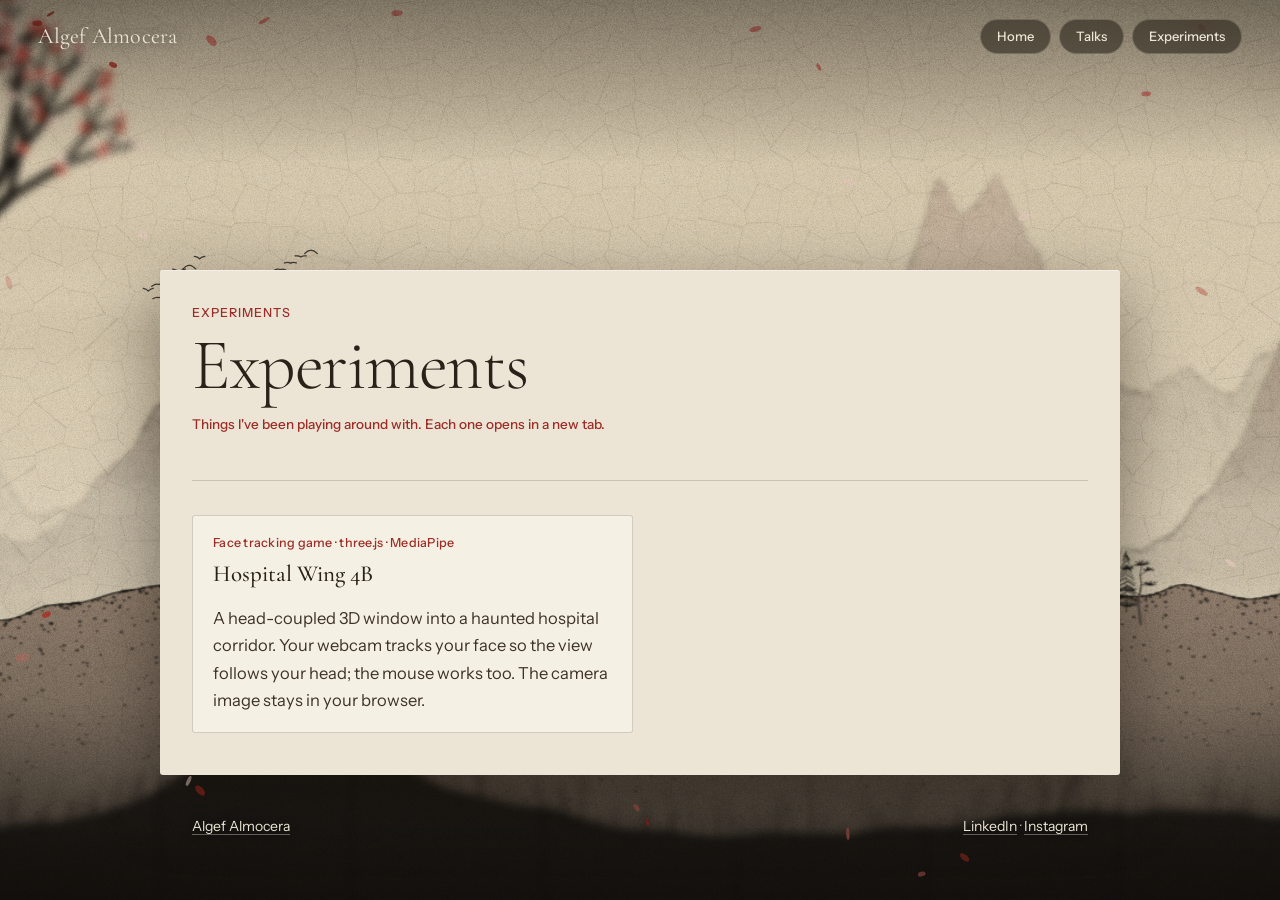
==== experiments/index.html @ 2ba3df3d "Add Experiments page with Hospital Wing 4B face tracking game Co-Authored-By: Claude Opus 5.5 <norep" ====
<!doctype html>
<html lang="en">
<head>
  <meta charset="utf-8">
  <meta name="viewport" content="width=device-width, initial-scale=1">
  <title>Experiments · Algef Almocera</title>
  <meta name="description" content="Things Algef Almocera has been playing around with.">
  <link rel="icon" href="/assets/favicon.svg" type="image/svg+xml">
  <link rel="preconnect" href="https://fonts.googleapis.com">
  <link rel="preconnect" href="https://fonts.gstatic.com" crossorigin>
  <link href="https://fonts.googleapis.com/css2?family=Cormorant+Garamond:ital,wght@0,300;0,400;0,500;1,300;1,400&family=Instrument+Sans:wght@400;500&display=swap" rel="stylesheet">
  <link rel="stylesheet" href="/assets/site.css">
</head>
<body>
  <header class="topbar">
    <div class="wrap">
      <a class="brand" href="/">Algef Almocera</a>
      <nav aria-label="Main">
        <a href="/">Home</a>
        <a href="/talks/">Talks</a>
        <a href="/experiments/">Experiments</a>
      </nav>
    </div>
  </header>

  <div class="street" data-seed="experiments" aria-hidden="true"></div>

  <main class="wrap">
    <div class="talk-head">
      <p class="kicker">Experiments</p>
      <h1>Experiments</h1>
      <p class="meta">Things I've been playing around with. Each one opens in a new tab.</p>
    </div>

    <section>
      <div class="grid2">
        <a class="card" href="/experiments/hospital-wing-4b/" target="_blank" rel="noopener">
          <p class="meta">Face tracking game · three.js · MediaPipe</p>
          <h3>Hospital Wing 4B</h3>
          <p>A head-coupled 3D window into a haunted hospital corridor. Your webcam tracks your face so the view follows your head; the mouse works too. The camera image stays in your browser.</p>
        </a>
      </div>
    </section>
  </main>

  <footer>
    <div class="wrap">
      <span><a href="/">Algef Almocera</a></span>
      <span><a href="https://www.linkedin.com/in/algef-almocera-666a2b35/" rel="noopener" target="_blank">LinkedIn</a> · <a href="https://www.instagram.com/algef.almocera/" rel="noopener" target="_blank">Instagram</a></span>
    </div>
  </footer>
  <script src="/assets/fresco.js" defer></script>
</body>
</html>
---- assets/site.css ----
/* redtint.github.io talk pages: a Stochastic Frescoes painting behind a sheet of paper.
   The painting is generated by assets/fresco.js. Content sits on a linen sheet, like a wall label. */
:root {
  --umber: #17120c;
  --umber-glass: rgba(23, 18, 12, .5);
  --linen: #ece5d6;
  --linen-dim: rgba(236, 229, 214, .74);
  --paper: #ece5d6;
  --paper-2: #f5f0e4;
  --ink: #2a2219;
  --ink-soft: #5a4c3a;
  --rule: rgba(42, 34, 25, .18);
  --seal: #9c2c25;
  --gilt: #c8a560;
  --radius: 3px;
  --max: 960px;
  --display: "Cormorant Garamond", "Iowan Old Style", "Palatino Linotype", Palatino, Georgia, serif;
  --sans: "Instrument Sans", "Helvetica Neue", Arial, system-ui, sans-serif;
  --mono: ui-monospace, SFMono-Regular, Menlo, Consolas, monospace;
  color-scheme: light;
}

* { box-sizing: border-box; }
html { -webkit-text-size-adjust: 100%; scroll-behavior: smooth; }
body {
  margin: 0;
  background: var(--umber);
  color: var(--ink);
  font-family: var(--sans);
  font-size: 16.5px;
  line-height: 1.65;
  -webkit-font-smoothing: antialiased;
}
a { color: var(--seal); text-decoration: underline; text-decoration-color: rgba(156, 44, 37, .35); text-underline-offset: 3px; }
a:hover, a:focus-visible { text-decoration-color: var(--seal); }
img { max-width: 100%; display: block; }
:focus-visible { outline: 2px solid var(--seal); outline-offset: 3px; }

/* The painting */
.stage{ position:fixed; inset:0; overflow:hidden; background:var(--umber); }
.world{ position:absolute; inset:0; transition:opacity 1.1s ease; }
.layer{ position:absolute; left:0; top:0; will-change:transform; transition:filter .9s cubic-bezier(.2,.7,.2,1); }
.layer canvas{ position:absolute; top:0; display:block; }
#life{ position:absolute; inset:0; width:100%; height:100%; pointer-events:none; }
.fx{ position:absolute; inset:0; pointer-events:none; }
.fx.weave{ mix-blend-mode:multiply; opacity:.32; }
.fx.crack{ mix-blend-mode:multiply; background-size:512px 512px; }
.fx.varnish{ mix-blend-mode:multiply; }
.fx.vignette{ background:radial-gradient(120% 95% at 50% 46%, transparent 52%, rgba(12,8,4,.5) 100%); }
.fx.scrim{ background:linear-gradient(to bottom, rgba(12,9,6,.42), transparent 18%, transparent 78%, rgba(12,9,6,.5)); }
.fx.grain{ inset:-50%; opacity:.07; mix-blend-mode:overlay; animation:grain .9s steps(6) infinite; }
@keyframes grain{ 0%{transform:translate(0,0)} 20%{transform:translate(-7%,4%)} 40%{transform:translate(5%,-6%)} 60%{transform:translate(-3%,8%)} 80%{transform:translate(8%,2%)} 100%{transform:translate(0,0)} }
.stage { z-index: 0; }

.wrap { max-width: var(--max); margin: 0 auto; padding: 0 16px; }
@media (min-width: 720px) { .wrap { padding: 0 32px; } }

/* Top bar floats over the painting */
.topbar { position: absolute; top: 0; left: 0; right: 0; z-index: 3; }
.topbar .wrap { display: flex; align-items: center; justify-content: space-between; height: 72px; gap: 16px; max-width: none; padding: 0 clamp(16px, 3vw, 40px); }
.brand { color: var(--linen); font: 400 22px/1 var(--display); letter-spacing: .01em; text-decoration: none; text-shadow: 0 1px 12px rgba(12, 8, 4, .6); }
.topbar nav { display: flex; gap: 8px; }
.topbar nav a {
  font: 500 13px/1 var(--sans); color: var(--linen); padding: 10px 16px; border-radius: 999px; text-decoration: none;
  background: var(--umber-glass); border: 1px solid rgba(236, 229, 214, .22);
  backdrop-filter: blur(10px) saturate(1.2); -webkit-backdrop-filter: blur(10px) saturate(1.2);
}
.topbar nav a:hover { border-color: rgba(236, 229, 214, .5); }

/* The old street strip is now just the gap that shows the painting */
.street { height: clamp(170px, 30vh, 300px); }

/* The sheet */
main.wrap {
  position: relative; z-index: 2; background: var(--paper); color: var(--ink);
  padding-top: 34px; padding-bottom: 8px; border-radius: var(--radius);
  box-shadow: 0 1px 0 rgba(255, 255, 255, .4) inset, 0 24px 70px rgba(10, 6, 2, .45);
}
@media (max-width: 1000px) { main.wrap { margin: 0 10px; } }

section { padding: 34px 0; border-top: 1px solid var(--rule); }
section h2 { font: 500 clamp(28px, 3.6vw, 36px)/1.1 var(--display); letter-spacing: -.005em; margin: 0 0 16px; }
section h3 { font: 500 23px/1.2 var(--display); margin: 26px 0 8px; }
.kicker { font: 500 12.5px/1.4 var(--sans); letter-spacing: .08em; text-transform: uppercase; color: var(--seal); margin: 0 0 8px; }
.muted { color: var(--ink-soft); }

.chips { display: flex; flex-wrap: wrap; gap: 8px; padding: 0; margin: 0; list-style: none; }
.chips li { border: 1px solid var(--rule); border-radius: 999px; padding: 4px 12px; font-size: 14px; color: var(--ink-soft); }

.grid2 { display: grid; gap: 14px; }
@media (min-width: 720px) { .grid2 { grid-template-columns: 1fr 1fr; } }
.grid3 { display: grid; gap: 14px; }
@media (min-width: 820px) { .grid3 { grid-template-columns: repeat(3, 1fr); } }

.card { background: var(--paper-2); color: var(--ink); border: 1px solid var(--rule); border-radius: var(--radius); padding: 18px 20px; }
.card h3 { margin-top: 0; color: var(--ink); }
.card p, .card li { color: #3d3326; }
a.card { display: block; color: var(--ink); text-decoration: none; transition: transform .2s, border-color .2s; }
a.card:hover { transform: translateY(-3px); border-color: rgba(42, 34, 25, .45); }
.card .meta { font: 500 12.5px/1.5 var(--sans); letter-spacing: .02em; color: var(--seal); margin: 0 0 8px; }
.card p:last-child { margin-bottom: 0; }

/* Talk pages */
.talk-head { padding: 0 0 30px; }
.talk-head h1 { font: 300 clamp(40px, 6.4vw, 72px)/.98 var(--display); letter-spacing: -.02em; margin: 0 0 14px; }
.talk-head .meta { font: 500 13.5px/1.5 var(--sans); color: var(--seal); margin: 0 0 16px; }
.toc { display: flex; flex-wrap: wrap; gap: 8px; font-size: 14px; margin: 0; padding: 0; list-style: none; }
.toc a { display: inline-block; padding: 6px 13px; border: 1px solid var(--rule); border-radius: 999px; color: var(--ink); text-decoration: none; }
.toc a:hover { border-color: var(--seal); color: var(--seal); }

/* Slides embed */
.deck-frame { position: relative; aspect-ratio: 16 / 9; border-radius: 4px; overflow: hidden; border: 1px solid var(--rule); background: #000; box-shadow: 0 18px 44px rgba(10, 6, 2, .3); }
.deck-frame iframe { position: absolute; inset: 0; width: 100%; height: 100%; border: 0; }
.deck-actions { display: flex; flex-wrap: wrap; align-items: center; gap: 12px 18px; margin-top: 14px; font-size: 14px; color: var(--ink-soft); }
.btn { display: inline-flex; align-items: center; gap: 8px; padding: 10px 18px; border-radius: 999px; background: var(--umber); color: var(--linen); font-weight: 500; font-size: 14px; text-decoration: none; }
.btn:hover { background: #3a2f22; }
.deck-later { border: 1px dashed rgba(42, 34, 25, .35); border-radius: 4px; padding: 28px 22px; color: var(--ink-soft); text-align: center; }

pre, code { font-family: var(--mono); font-size: 14px; }
pre { background: var(--umber); color: var(--linen); border-radius: 4px; padding: 14px 16px; overflow-x: auto; line-height: 1.6; margin: 10px 0 16px; }
pre .c { color: rgba(236, 229, 214, .55); }
pre .p { color: var(--gilt); user-select: none; }
code { background: rgba(42, 34, 25, .09); border-radius: 3px; padding: 1px 6px; }
pre code { background: none; padding: 0; }

.table-wrap { overflow-x: auto; margin: 10px 0 16px; }
table { border-collapse: collapse; width: 100%; font-size: 15px; min-width: 520px; }
th, td { text-align: left; padding: 10px 12px; border-bottom: 1px solid var(--rule); vertical-align: top; }
th { font: 500 12px/1.3 var(--sans); color: var(--seal); text-transform: uppercase; letter-spacing: .07em; }

.note { border-left: 3px solid var(--gilt); background: var(--paper-2); padding: 12px 16px; border-radius: 0 4px 4px 0; margin: 12px 0 20px; }
.note.warn { border-color: var(--seal); }
.note.good { border-color: #4f7a52; }

ol.steps, ul.list { padding-left: 22px; }
ol.steps li, ul.list li { margin: 6px 0; }

.habits { display: grid; gap: 12px; }
@media (min-width: 720px) { .habits { grid-template-columns: repeat(3, 1fr); } }
.habit { background: var(--paper-2); color: var(--ink); border: 1px solid var(--rule); border-top: 3px solid var(--seal); border-radius: var(--radius); padding: 16px 18px; font: 500 22px/1.2 var(--display); }

footer { position: relative; z-index: 2; padding: 40px 0 56px; color: var(--linen-dim); font-size: 14px; text-shadow: 0 1px 10px rgba(12, 8, 4, .7); }
footer a { color: var(--linen); text-decoration-color: rgba(236, 229, 214, .4); }
footer .wrap { display: flex; flex-wrap: wrap; justify-content: space-between; gap: 12px; }

@media (prefers-reduced-motion: reduce) { html { scroll-behavior: auto; } * { transition: none !important; } .fx.grain { animation: none; } }
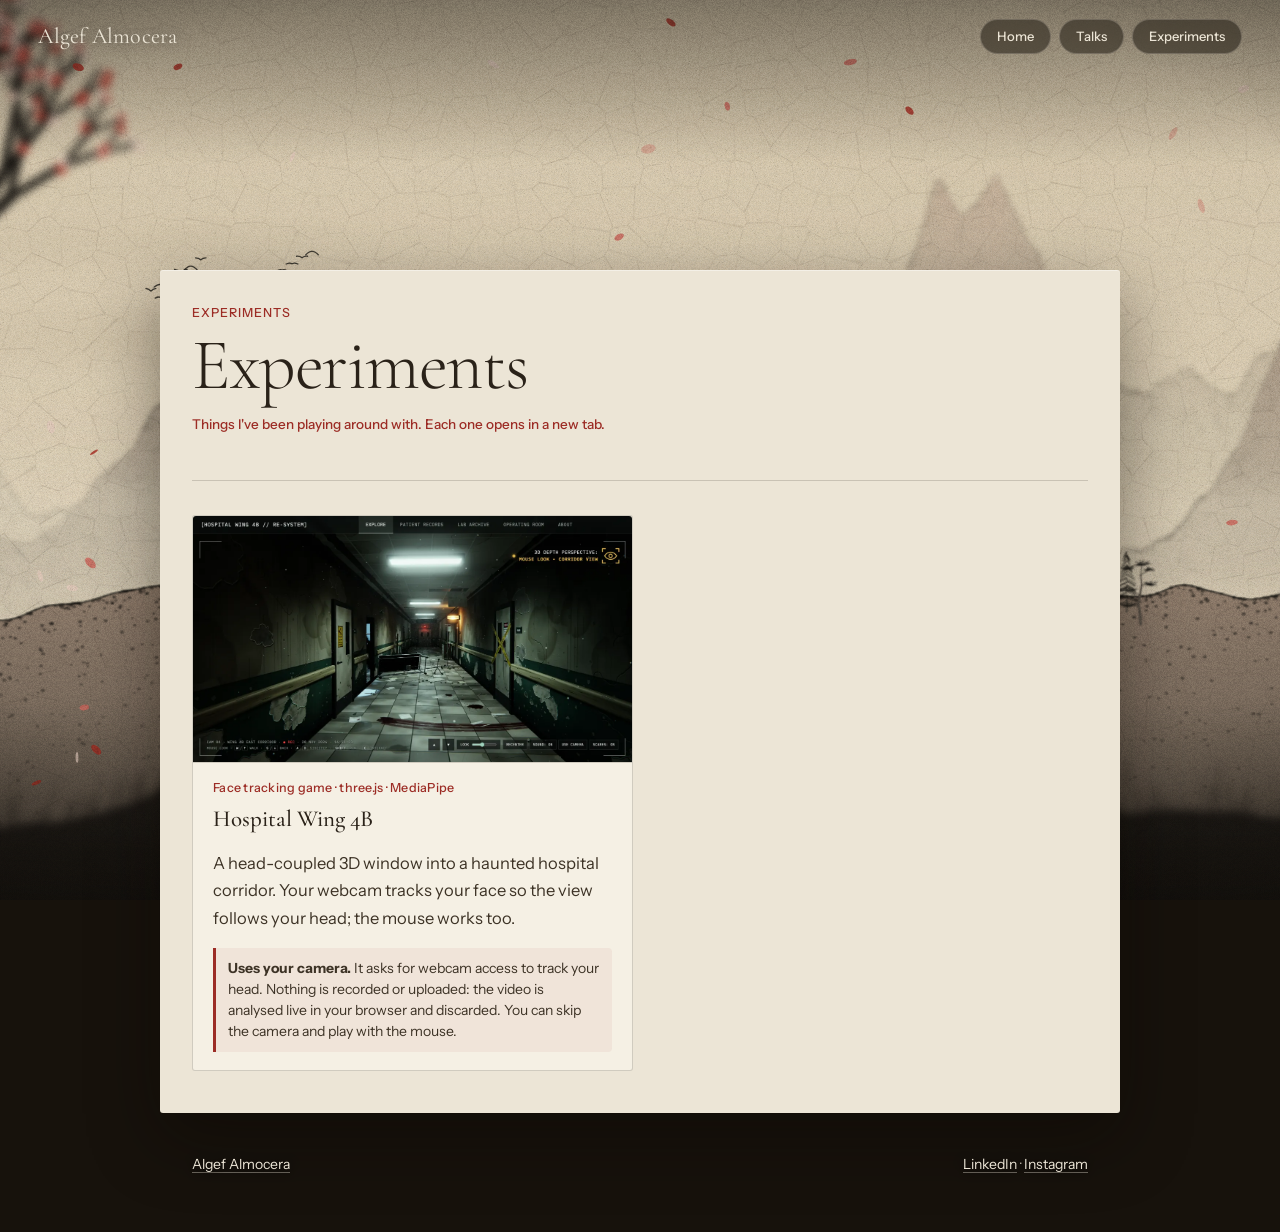
==== commit f6d46640: "Experiments: add Hospital Wing 4B screenshot and camera notice Co-Authored-By: Claude Opus 5.5 <nore" ====
--- a/experiments/index.html
+++ b/experiments/index.html
@@ -10,6 +10,10 @@
   <link rel="preconnect" href="https://fonts.gstatic.com" crossorigin>
   <link href="https://fonts.googleapis.com/css2?family=Cormorant+Garamond:ital,wght@0,300;0,400;0,500;1,300;1,400&family=Instrument+Sans:wght@400;500&display=swap" rel="stylesheet">
   <link rel="stylesheet" href="/assets/site.css">
+  <style>
+    .card .shot { margin: -18px -20px 16px; border-bottom: 1px solid var(--rule); border-radius: var(--radius) var(--radius) 0 0; aspect-ratio: 16 / 9; width: calc(100% + 40px); height: auto; max-width: none; object-fit: cover; }
+    .card .note { margin-top: 12px; padding: 10px 12px; border-left: 3px solid var(--seal); background: rgba(156, 44, 37, .06); font: 400 14px/1.5 var(--sans); }
+  </style>
 </head>
 <body>
   <header class="topbar">
@@ -35,9 +39,11 @@
     <section>
       <div class="grid2">
         <a class="card" href="/experiments/hospital-wing-4b/" target="_blank" rel="noopener">
+          <img class="shot" src="/experiments/hospital-wing-4b/preview.webp" width="1200" height="675" alt="A dim, abandoned hospital corridor with flickering lights, an overturned gurney and taped-off doors, framed by a security-camera style HUD" loading="lazy">
           <p class="meta">Face tracking game · three.js · MediaPipe</p>
           <h3>Hospital Wing 4B</h3>
-          <p>A head-coupled 3D window into a haunted hospital corridor. Your webcam tracks your face so the view follows your head; the mouse works too. The camera image stays in your browser.</p>
+          <p>A head-coupled 3D window into a haunted hospital corridor. Your webcam tracks your face so the view follows your head; the mouse works too.</p>
+          <p class="note"><strong>Uses your camera.</strong> It asks for webcam access to track your head. Nothing is recorded or uploaded: the video is analysed live in your browser and discarded. You can skip the camera and play with the mouse.</p>
         </a>
       </div>
     </section>
